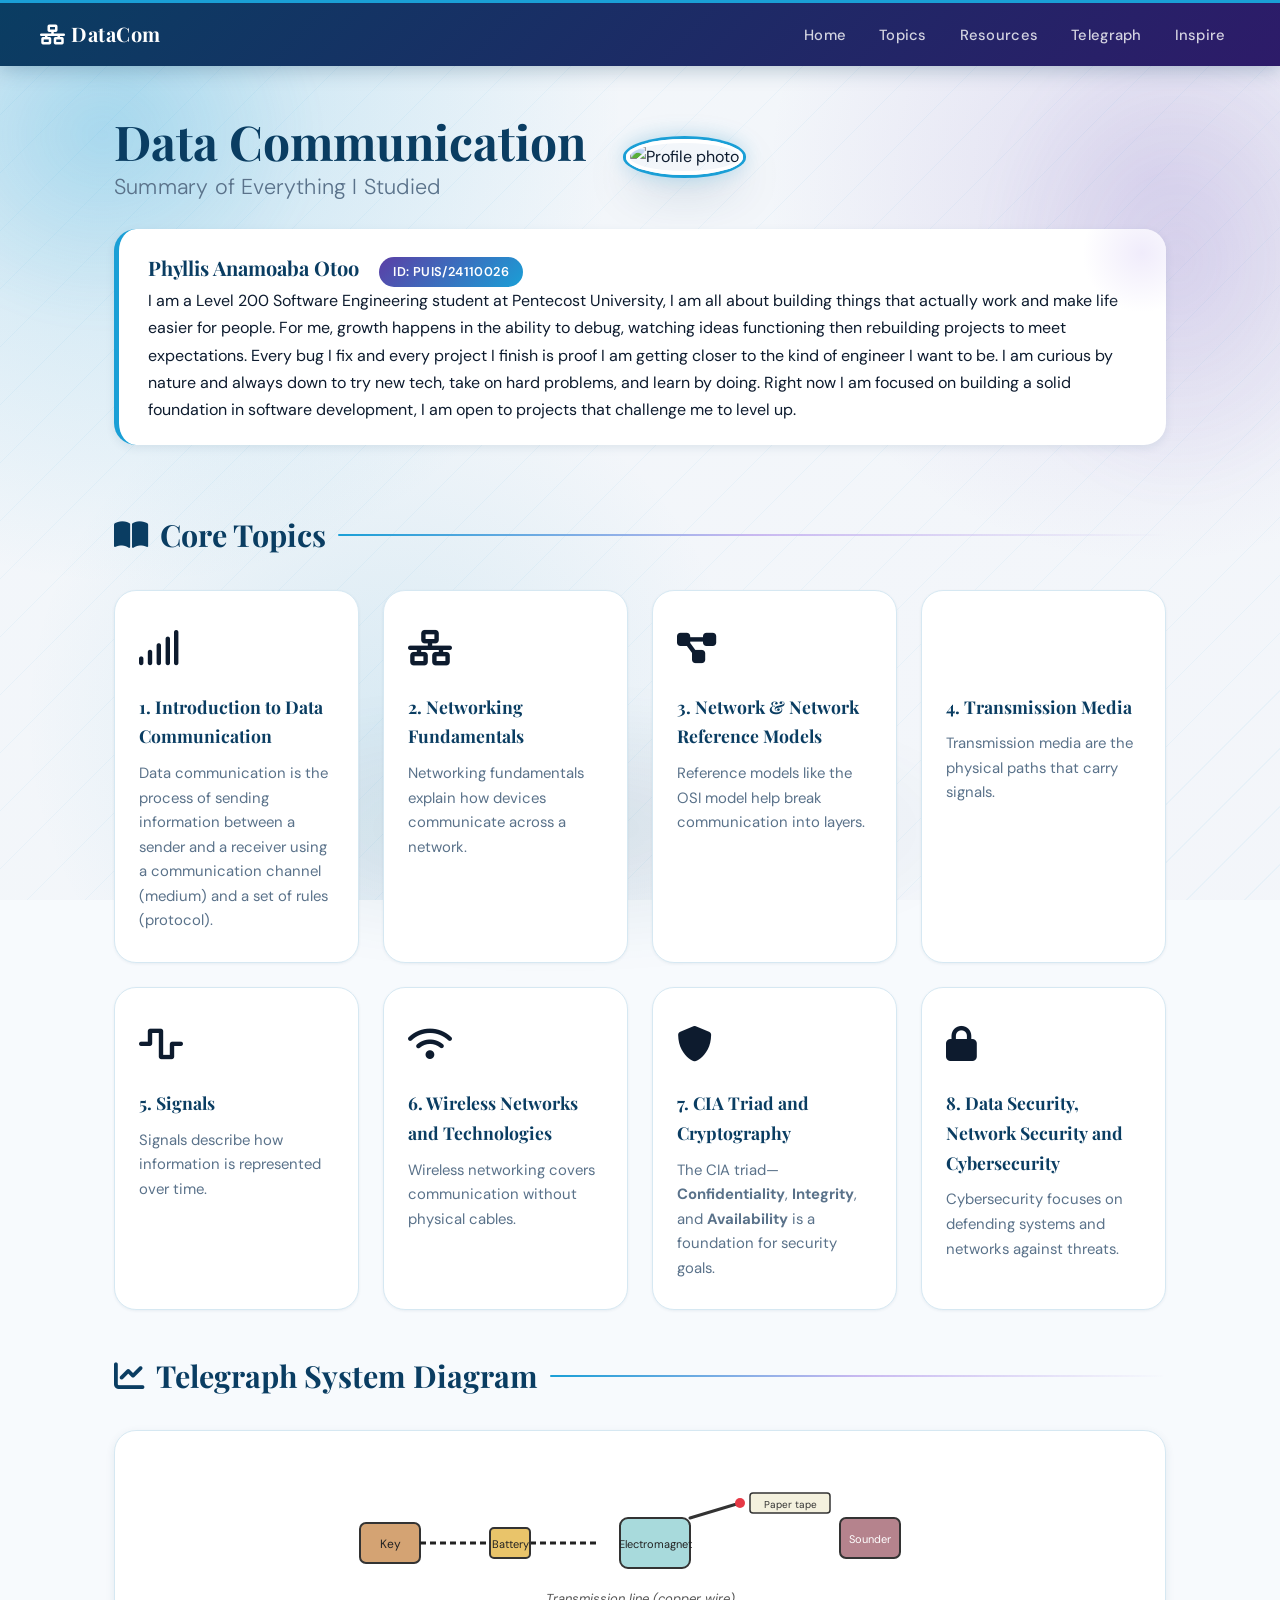
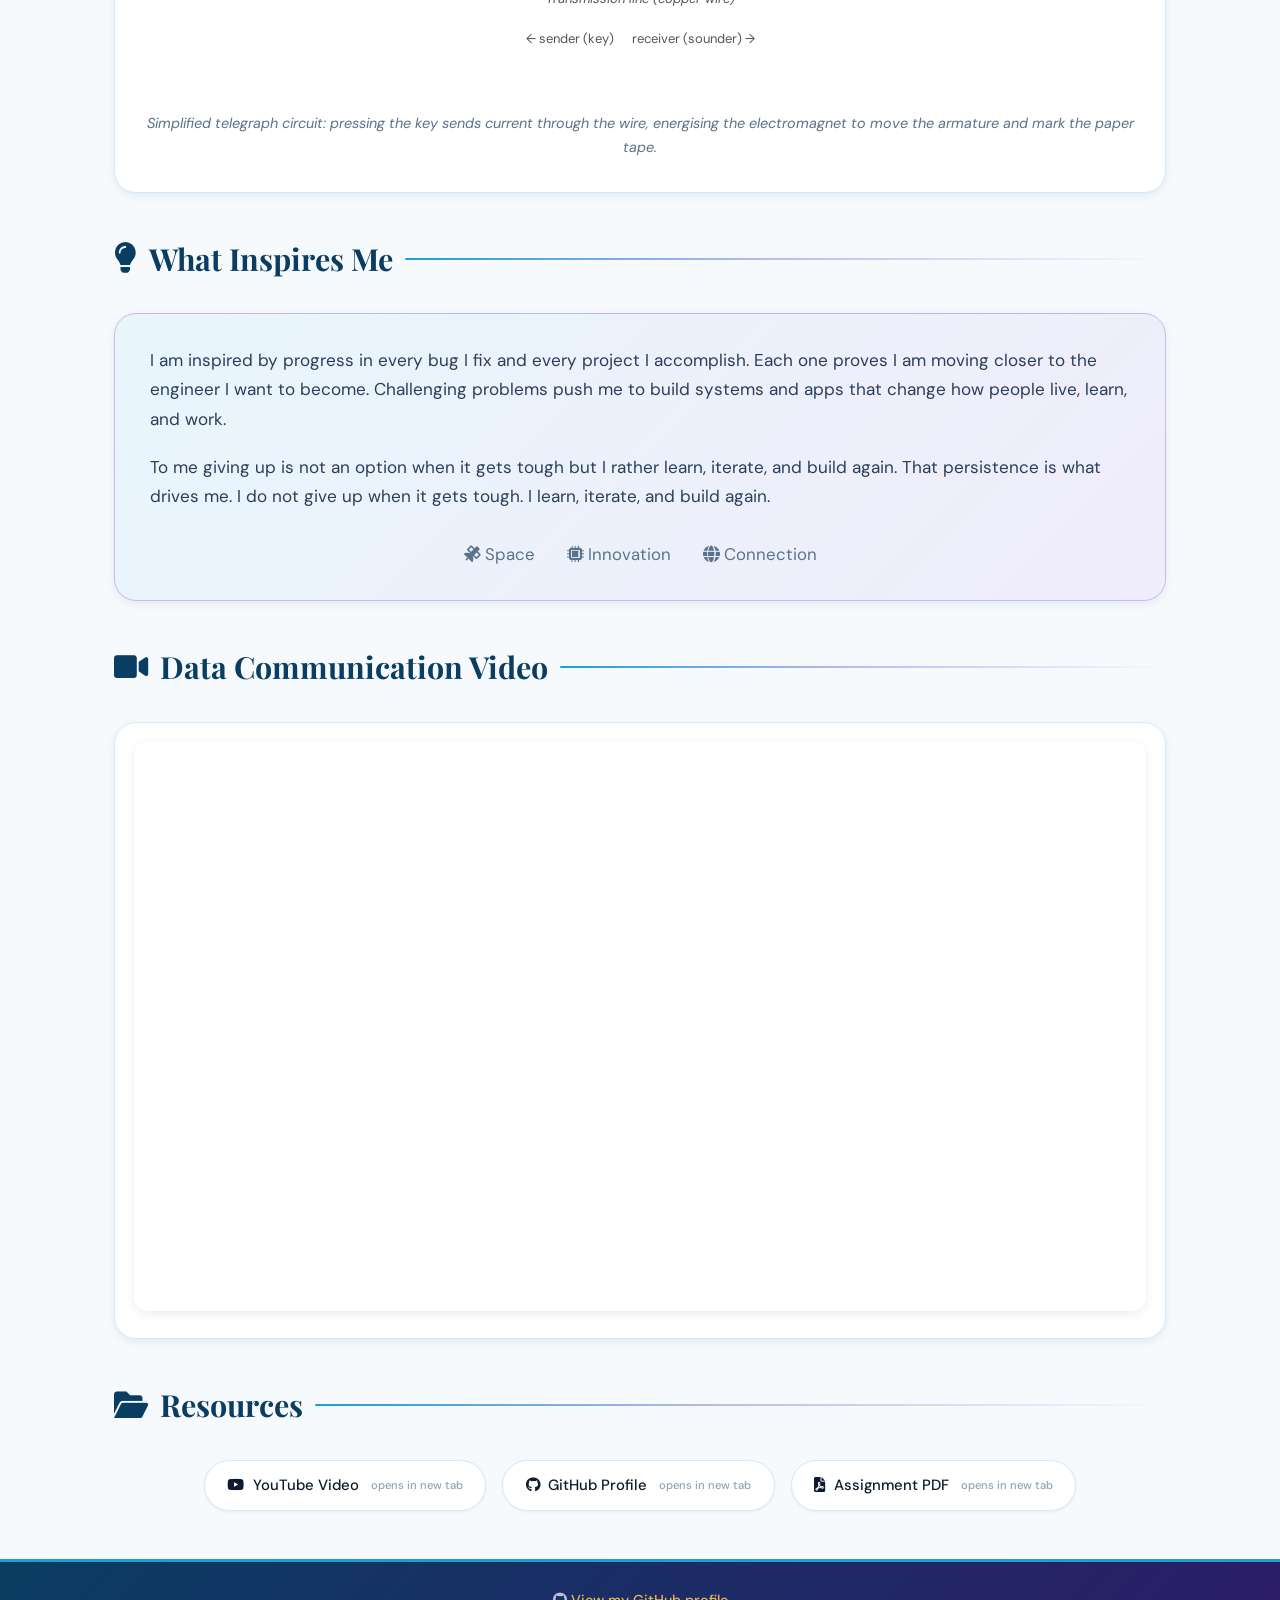
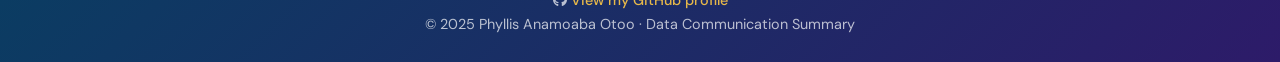
==== index.html @ 554be940 "Success" ====
<!DOCTYPE html>
<html lang="en">
<head>
    <meta charset="UTF-8" />
    <meta name="viewport" content="width=device-width, initial-scale=1.0" />
    <title>Data Communication · Summary</title>
    <link rel="stylesheet" href="style.css" />
    <link rel="stylesheet" href="https://cdnjs.cloudflare.com/ajax/libs/font-awesome/6.0.0-beta3/css/all.min.css" />
</head>
<body>
    <nav id="navbar">
        <div class="nav-container">
            <span class="logo"><i class="fas fa-network-wired"></i> DataCom</span>
            <ul class="nav-links" id="nav-links">
                <li><a href="#home">Home</a></li>
                <li><a href="#sections">Topics</a></li>
                <li><a href="#resources">Resources</a></li>
                <li><a href="#telegraph">Telegraph</a></li>
                <li><a href="#inspire">Inspire</a></li>
            </ul>
            <button class="hamburger" id="hamburger" aria-label="Menu">
                <i class="fas fa-bars"></i>
            </button>
        </div>
    </nav>

    <!-- Hero -->
    <section id="home" class="hero">
        <div class="hero-content">
            <div class="hero-text">
                <h1>Data Communication<br /><span>Summary of Everything I Studied</span></h1>
            </div>
            <div class="hero-avatar">
                <img src="images/Me.jpeg" alt="Profile photo" />
            </div>

        </div>
        <div class="hero-bio">
            <h2>Phyllis Anamoaba Otoo</h2>
            <span class="badge">ID: PUIS/24110026</span>
            <p>I am a Level 200 Software Engineering student at Pentecost University, I am all about building things that actually work and make life easier for people. 
                For me, growth happens in the ability to debug, watching ideas functioning then rebuilding projects to meet expectations. Every bug I fix and every project I finish is proof I am getting closer to the kind of engineer I want to be. I am curious by nature and always down to try new tech, take on hard problems, and learn by doing. Right now I am focused on building a solid foundation in software development, I am open to projects that challenge me to level up.</p>
        </div>
    </section>

    <!-- 5 Sections -->
    <section id="sections" class="section-wrapper">
        <h2 class="section-title"><i class="fas fa-book-open"></i> Core Topics</h2>
        <div class="cards-grid">
            <article class="card">
                <div class="card-icon"><i class="fas fa-signal"></i></div>
                <h3>1. Introduction to Data Communication</h3>
                <p>Data communication is the process of sending information between a sender and a receiver using a communication channel (medium) and a set of rules (protocol).</p>
            </article>

            <article class="card">
                <div class="card-icon"><i class="fas fa-network-wired"></i></div>
                <h3>2. Networking Fundamentals</h3>
                <p>Networking fundamentals explain how devices communicate across a network.</p>
            </article>

            <article class="card">
                <div class="card-icon"><i class="fas fa-diagram-project"></i></div>
                <h3>3. Network & Network Reference Models</h3>
                <p>Reference models like the OSI model help break communication into layers.</p>
            </article>

            <article class="card">
                <div class="card-icon"><i class="fas fa-cable-car"></i></div>
                <h3>4. Transmission Media</h3>
                <p>Transmission media are the physical paths that carry signals.</p>
            </article>

            <article class="card">
                <div class="card-icon"><i class="fas fa-wave-square"></i></div>
                <h3>5. Signals</h3>
                <p>Signals describe how information is represented over time.</p>
            </article>

            <article class="card">
                <div class="card-icon"><i class="fas fa-wifi"></i></div>
                <h3>6. Wireless Networks and Technologies</h3>
                <p>Wireless networking covers communication without physical cables.</p>
            </article>

            <article class="card">
                <div class="card-icon"><i class="fas fa-shield-alt"></i></div>
                <h3>7. CIA Triad and Cryptography</h3>
                <p>The CIA triad—<b>Confidentiality</b>, <b>Integrity</b>, and <b>Availability</b> is a foundation for security goals. </p>
            </article>

            <article class="card">
                <div class="card-icon"><i class="fas fa-lock"></i></div>
                <h3>8. Data Security, Network Security and Cybersecurity</h3>
                <p>Cybersecurity focuses on defending systems and networks against threats.</p>
            </article>

        </div>
    </section>

    <!-- Telegraph Diagram -->
    <section class="section-wrapper diagram-section">
        <h2 class="section-title"><i class="fas fa-chart-line"></i> Telegraph System Diagram</h2>
        <div class="diagram-box">
            <svg viewBox="0 0 600 220" xmlns="http://www.w3.org/2000/svg" class="telegraph-svg" id="telegraphSvg">
                <!-- Sender key (clickable) -->
                <g id="telegraphKey" class="telegraph-key" tabindex="0" role="button" aria-label="Telegraph key">
                    <rect x="20" y="60" width="60" height="40" rx="6" fill="#d4a373" stroke="#333" stroke-width="2"/>
                    <text x="50" y="85" font-size="12" text-anchor="middle" fill="#222">Key</text>
                </g>

                <!-- Transmission line -->
                <line x1="80" y1="80" x2="260" y2="80" stroke="#222" stroke-width="3" stroke-dasharray="6,4"/>

                <!-- Battery + electromagnet -->
                <rect x="150" y="65" width="40" height="30" rx="4" fill="#e9c46a" stroke="#333" stroke-width="2"/>
                <text x="170" y="85" font-size="11" text-anchor="middle" fill="#222">Battery</text>

                <rect x="280" y="55" width="70" height="50" rx="8" fill="#a8dadc" stroke="#333" stroke-width="2" id="electromagnetBox"/>
                <text x="315" y="85" font-size="11" text-anchor="middle" fill="#222">Electromagnet</text>

                <!-- Armature link -->
                <line x1="350" y1="55" x2="400" y2="40" stroke="#333" stroke-width="3" stroke-linecap="round"/>
                <circle cx="400" cy="40" r="5" fill="#e63946" id="armature"/>

                <!-- Paper tape -->
                <rect x="410" y="30" width="80" height="20" rx="3" fill="#f4f1de" stroke="#333" stroke-width="1.5"/>
                <text x="450" y="45" font-size="10" text-anchor="middle" fill="#333">Paper tape</text>
                <rect x="430" y="36" width="15" height="8" rx="2" fill="#e63946" opacity="0" id="tapeMark"/>

                <!-- Receiver (sounder) -->
                <rect x="500" y="55" width="60" height="40" rx="6" fill="#b5838d" stroke="#333" stroke-width="2" id="sounderBox"/>
                <text x="530" y="80" font-size="11" text-anchor="middle" fill="#fff">Sounder</text>

                <!-- Signal animation dot -->
                <circle cx="80" cy="80" r="4" fill="#2196c4" opacity="0" id="signalDot"/>

                <!-- Subtle labels -->
                <text x="300" y="140" font-size="13" text-anchor="middle" fill="#555" font-style="italic">Transmission line (copper wire)</text>
                <text x="300" y="180" font-size="13" text-anchor="middle" fill="#555">← sender (key) &nbsp;&nbsp;&nbsp;&nbsp; receiver (sounder) →</text>
            </svg>
            <p class="diagram-caption">Simplified telegraph circuit: pressing the key sends current through the wire, energising the electromagnet to move the armature and mark the paper tape.</p>
        </div>
    </section>

    <!-- Inspire -->
    <section id="inspire" class="section-wrapper inspire-section">
        <h2 class="section-title"><i class="fas fa-lightbulb"></i> What Inspires Me</h2>
        <div class="inspire-content">
            <p>I am inspired by progress in every bug I fix and every project I accomplish. Each one proves I am moving closer to the engineer I want to become. Challenging problems push me to build systems and apps that change how people live, learn, and work.</p>
            <p>To me giving up is not an option when it gets tough but I rather learn, iterate, and build again. That persistence is what drives me. I do not give up when it gets tough. I learn, iterate, and build again.</p>
            
            <div class="inspire-icons">
                <span><i class="fas fa-satellite"></i> Space</span>
                <span><i class="fas fa-microchip"></i> Innovation</span>
                <span><i class="fas fa-globe"></i> Connection</span>
            </div>
        </div>
    </section>

    <!-- Embedded Video (no redirect) -->
    <section id="video" class="section-wrapper diagram-section">
        <h2 class="section-title"><i class="fas fa-video"></i> Data Communication Video</h2>
        <div class="diagram-box" style="padding: 1.2rem;">
            <div class="video-wrap">
                <iframe
                    class="embedded-video"
                    src="https://www.youtube-nocookie.com/embed/mYWsllbszYQ"
                    title="Data Communication Video" 

                    frameborder="0"
                    allow="accelerometer; autoplay; clipboard-write; encrypted-media; gyroscope; picture-in-picture"
                    allowfullscreen
                ></iframe>
            </div>
        </div>
    </section>

    <!-- Resources -->
    <section id="resources" class="section-wrapper resources-section">
        <h2 class="section-title"><i class="fas fa-folder-open"></i> Resources</h2>

        <div class="resource-grid">
            <!-- YouTube link (opens in a new tab, but doesn't replace the embedded player) -->
            <a href="https://www.youtube.com/watch?v=mYWsllbszYQ" target="_blank" rel="noopener noreferrer" class="resource-card">
                <i class="fab fa-youtube"></i>
                <span>YouTube Video</span>
                <small>opens in new tab</small>
            </a>

            <a href="https://github.com/otoophyllis83-create/DataCom" target="_blank" rel="noopener noreferrer" class="resource-card">
                <i class="fab fa-github"></i>
                <span>GitHub Profile</span>
                <small>opens in new tab</small>
            </a>

            <!-- Assignment PDF -->
            <a href="Satellite%20Communication.pdf" target="_blank" rel="noopener noreferrer" class="resource-card">
                <i class="fas fa-file-pdf"></i>
                <span>Assignment PDF</span>
                <small>opens in new tab</small>
            </a>

        </div>



    </section>


    <footer>

        <div class="footer-content">
            <p><i class="fab fa-github"></i> <a href="https://github.com/otoophyllis83-create/DataCom" target="_blank" rel="noopener noreferrer">View my GitHub profile</a></p>
            <p>&copy; 2025 Phyllis Anamoaba Otoo · Data Communication Summary</p>

        </div>
    </footer>

    <script src="script.js"></script>
</body>
</html>
---- style.css ----
@import url('https://fonts.googleapis.com/css2?family=Playfair+Display:wght@400;600;700&family=DM+Sans:wght@300;400;500;600&display=swap');

/* ============================================================
   DESIGN TOKENS — Sea Blue · White · Deep Purple
   ============================================================ */
:root {
    /* Core palette */
    --blue-deep:    #0a3d62;
    --blue-mid:     #1a6fa8;
    /* Sea blue (profile glow + accents) */
    --blue-sea:     #1a9fd6;
    --blue-light:   #bce4f5;
    --blue-mist:    #e8f6fc;


    --purple-deep:  #2d1b69;
    --purple-mid:   #5b3fa6;
    --purple-vivid: #7c5cbf;
    --purple-soft:  #c8b8f0;
    --purple-mist:  #f0ecfb;

    --white:        #ffffff;
    --off-white:    #f7fafd;
    --surface:      #ffffff;

    --ink-dark:     #0d1b2e;
    --ink-mid:      #2c3e58;
    --ink-soft:     #5a728a;
    --ink-muted:    #8fa4b8;
    --border:       #d6e8f2;

    /* Accent / highlight */
    --accent:       #2196c4;
    --accent-gold:  #e6b84a;

    /* Typography */
    --font-display: 'Playfair Display', Georgia, serif;
    --font-body:    'DM Sans', sans-serif;

    /* Spacing */
    --radius-sm:    8px;
    --radius-md:    14px;
    --radius-lg:    22px;
    --radius-pill:  999px;

    /* Shadows */
    --shadow-xs:    0 1px 3px rgba(10,61,98,.07);
    --shadow-sm:    0 3px 10px rgba(10,61,98,.09);
    --shadow-md:    0 8px 24px rgba(10,61,98,.12);
    --shadow-lg:    0 18px 48px rgba(10,61,98,.15);

    /* Transitions */
    --ease:         cubic-bezier(.25,.8,.25,1);
    --t-fast:       160ms;
    --t-base:       260ms;
    --t-slow:       420ms;
}

/* ============================================================
   RESET & BASE
   ============================================================ */
*, *::before, *::after {
    margin: 0;
    padding: 0;
    box-sizing: border-box;
}

html {
    scroll-behavior: smooth;
    -webkit-font-smoothing: antialiased;
    -moz-osx-font-smoothing: grayscale;
}

body {
    font-family: var(--font-body);
    background: var(--off-white);
    color: var(--ink-dark);
    line-height: 1.7;
    font-size: 1rem;
    min-height: 100vh;

    /* Professional sea-blue animated background */
    background-image:
        radial-gradient(900px circle at 10% 10%, rgba(26,159,214,.22) 0%, transparent 55%),
        radial-gradient(700px circle at 90% 20%, rgba(124,92,191,.16) 0%, transparent 55%),
        radial-gradient(600px circle at 30% 80%, rgba(33,150,196,.12) 0%, transparent 60%),
        linear-gradient(135deg, rgba(10,61,98,.02) 0%, rgba(45,27,105,.02) 100%),
        repeating-linear-gradient(
            135deg,
            transparent,
            transparent 40px,
            rgba(26,159,214,.05) 40px,
            rgba(26,159,214,.05) 41px
        );
    background-size: auto, auto, auto, auto, auto;
    background-attachment: fixed;

    position: relative;
    overflow-x: hidden;
}

/* Animated glow layer */
@keyframes bgFloat {
    0% { transform: translate3d(0, 0, 0) scale(1); opacity: 0.95; }
    50% { transform: translate3d(0, -14px, 0) scale(1.02); opacity: 1; }
    100% { transform: translate3d(0, 0, 0) scale(1); opacity: 0.95; }
}

body::before {
    content: '';
    position: fixed;
    inset: -20vh -20vw;
    pointer-events: none;
    background:
        radial-gradient(closest-side at 20% 25%, rgba(26,159,214,.18), transparent 60%),
        radial-gradient(closest-side at 80% 35%, rgba(124,92,191,.13), transparent 55%),
        radial-gradient(closest-side at 45% 80%, rgba(10,61,98,.10), transparent 55%);
    filter: blur(12px);
    animation: bgFloat 9s var(--ease) infinite;
    z-index: -1;
}


/* ============================================================
   NAVIGATION
   ============================================================ */
nav {
    background: linear-gradient(135deg, var(--blue-deep) 0%, var(--purple-deep) 100%);
    padding: 0 1.5rem;
    position: sticky;
    top: 0;
    z-index: 1000;
    box-shadow: 0 2px 20px rgba(10,61,98,.3);

    /* Thin accent stripe at top */
    border-top: 3px solid var(--blue-sea);
}

.nav-container {
    max-width: 1200px;
    margin: auto;
    display: flex;
    align-items: center;
    justify-content: space-between;
    padding: 0.9rem 0;
}

.logo {
    font-family: var(--font-display);
    color: var(--white);
    font-weight: 700;
    font-size: 1.25rem;
    letter-spacing: 0.5px;
    position: relative;
}

.logo::after {
    content: '';
    position: absolute;
    bottom: -3px;
    left: 0;
    width: 100%;
    height: 2px;
    background: var(--accent-gold);
    border-radius: var(--radius-pill);
    transform: scaleX(0);
    transform-origin: left;
    transition: transform var(--t-base) var(--ease);
}

.logo:hover::after {
    transform: scaleX(1);
}

.nav-links {
    list-style: none;
    display: flex;
    gap: 0.25rem;
}

.nav-links a {
    color: rgba(255,255,255,.8);
    text-decoration: none;
    font-weight: 500;
    font-size: 0.92rem;
    letter-spacing: 0.3px;
    padding: 0.45rem 0.9rem;
    border-radius: var(--radius-pill);
    transition:
        color var(--t-fast) var(--ease),
        background var(--t-fast) var(--ease);
}

.nav-links a:hover {
    color: var(--white);
    background: rgba(255,255,255,.12);
}

.nav-links a:focus-visible {
    outline: 2px solid var(--accent-gold);
    outline-offset: 2px;
}

.hamburger {
    display: none;
    background: rgba(255,255,255,.1);
    border: 1px solid rgba(255,255,255,.2);
    color: var(--white);
    font-size: 1.3rem;
    cursor: pointer;
    border-radius: var(--radius-sm);
    padding: 0.35rem 0.6rem;
    transition: background var(--t-fast) var(--ease);
}

.hamburger:hover {
    background: rgba(255,255,255,.2);
}

/* ============================================================
   HERO
   ============================================================ */
.hero {
    max-width: 1100px;
    margin: auto;
    padding: 3rem 1.5rem 1.5rem;
}

.hero-content {
    display: flex;
    align-items: center;
    gap: 2.5rem;
    flex-wrap: wrap;
}

.hero-text h1 {
    font-family: var(--font-display);
    font-size: clamp(2rem, 5vw, 3rem);
    font-weight: 700;
    color: var(--blue-deep);
    line-height: 1.15;
}

.hero-text h1 span {
    font-family: var(--font-body);
    font-weight: 300;
    color: var(--ink-soft);
    display: block;
    font-size: clamp(1rem, 2.5vw, 1.35rem);
    margin-top: 0.4rem;
    letter-spacing: 0.2px;
}

.hero-avatar img {
    width: 155px;
    height: 155px;
    border-radius: 50%;
    object-fit: cover;
    border: 4px solid var(--white);
    box-shadow:
        0 0 0 3px var(--blue-sea),
        0 0 22px rgba(26,159,214,.35),
        var(--shadow-lg);
    transition: transform var(--t-base) var(--ease), box-shadow var(--t-base) var(--ease);
}

.hero-avatar img:hover {
    transform: scale(1.04);
    box-shadow:
        0 0 0 4px var(--blue-light),
        0 0 30px rgba(26,159,214,.45),
        var(--shadow-lg);
}


.hero-bio {
    margin-top: 1.8rem;
    background: var(--surface);
    padding: 1.4rem 1.8rem;
    border-radius: var(--radius-lg);
    box-shadow: var(--shadow-sm);
    border-left: 5px solid var(--blue-sea);
    position: relative;
    overflow: hidden;
}

.hero-bio::before {
    content: '';
    position: absolute;
    top: 0; right: 0;
    width: 120px; height: 120px;
    background: radial-gradient(circle, var(--purple-mist) 0%, transparent 70%);
    border-radius: 50%;
    transform: translate(30%, -30%);
}

.hero-bio h2 {
    font-family: var(--font-display);
    display: inline;
    margin-right: 1rem;
    color: var(--blue-deep);
    font-size: 1.25rem;
}

/* ============================================================
   BADGE
   ============================================================ */
.badge {
    background: linear-gradient(135deg, var(--purple-mid), var(--blue-sea));
    color: var(--white);
    padding: 0.25rem 0.9rem;
    border-radius: var(--radius-pill);
    font-size: 0.8rem;
    font-weight: 600;
    letter-spacing: 0.4px;
    display: inline-block;
}

/* ============================================================
   SECTION WRAPPERS & TITLES
   ============================================================ */
.section-wrapper {
    max-width: 1100px;
    margin: 2.5rem auto;
    padding: 0 1.5rem;
}

.section-title {
    font-family: var(--font-display);
    font-size: clamp(1.4rem, 3vw, 1.9rem);
    font-weight: 700;
    margin-bottom: 1.8rem;
    color: var(--blue-deep);
    display: flex;
    align-items: center;
    gap: 0.75rem;
}

.section-title::after {
    content: '';
    flex: 1;
    height: 2px;
    background: linear-gradient(90deg, var(--blue-sea), var(--purple-soft), transparent);
    border-radius: var(--radius-pill);
}

/* ============================================================
   CARDS GRID
   ============================================================ */
.cards-grid {
    display: grid;
    grid-template-columns: repeat(auto-fit, minmax(240px, 1fr));
    gap: 1.5rem;
}

.card {
    background: var(--surface);
    border-radius: var(--radius-lg);
    padding: 1.8rem 1.5rem;
    box-shadow: var(--shadow-xs);
    border: 1px solid var(--border);
    transition:
        transform var(--t-base) var(--ease),
        box-shadow var(--t-base) var(--ease),
        border-color var(--t-base) var(--ease);
    position: relative;
    overflow: hidden;
}

.card::before {
    content: '';
    position: absolute;
    top: 0; left: 0; right: 0;
    height: 4px;
    background: linear-gradient(90deg, var(--blue-sea), var(--purple-vivid));
    opacity: 0;
    transition: opacity var(--t-base) var(--ease);
}

.card:hover {
    transform: translateY(-6px);
    box-shadow: var(--shadow-md);
    border-color: var(--blue-light);
}

.card:hover::before {
    opacity: 1;
}

.card-icon {
    font-size: 2.2rem;
    margin-bottom: 0.75rem;
    display: block;
    /* Soft blue tint on icons via filter */
    filter: hue-rotate(0deg);
}

.card h3 {
    font-family: var(--font-display);
    margin-bottom: 0.6rem;
    color: var(--blue-deep);
    font-size: 1.1rem;
}

.card p {
    color: var(--ink-soft);
    font-size: 0.93rem;
    line-height: 1.65;
}

/* ============================================================
   DIAGRAM BOX
   ============================================================ */
.diagram-box {
    background: var(--surface);
    padding: 2rem 1.5rem;
    border-radius: var(--radius-lg);
    box-shadow: var(--shadow-sm);
    text-align: center;
    border: 1px solid var(--border);
}

/* ============================================================
   EMBEDDED VIDEO
   ============================================================ */
.video-wrap {
    width: 100%;
}

.embedded-video {
    width: 100%;
    aspect-ratio: 16 / 9;
    border: 0;
    border-radius: var(--radius-md);
    box-shadow: var(--shadow-sm);
}

.telegraph-svg {
    width: 100%;
    max-width: 600px;
    height: auto;
}

/* ============================================================
   TELEGRAPH (interactive diagram)
   ============================================================ */
.telegraph-key { 
    cursor: pointer;
    transition: filter 160ms var(--ease), transform 160ms var(--ease);
    transform-origin: center;
}
.telegraph-key:hover { 
    filter: drop-shadow(0 6px 14px rgba(33,150,196,.35));
    transform: translateY(-2px);
}

/* Animation state is controlled by JS (adds .active to #telegraphSvg) */
#telegraphSvg.active #signalDot {
    opacity: 1;
    animation: signalPulse 900ms ease-in-out infinite;
}

#telegraphSvg.active #electromagnetBox {
    animation: electromagnetOn 900ms ease-in-out infinite;
}

#telegraphSvg.active #sounderBox {
    animation: sounderOn 900ms ease-in-out infinite;
}

#telegraphSvg.active #tapeMark {
    opacity: 1;
    animation: tapeMarkOn 900ms ease-in-out infinite;
}

@keyframes signalPulse {
    0% { transform: translateX(0px) scale(1); opacity: 0; }
    10% { opacity: 1; }
    55% { transform: translateX(180px) scale(1.15); opacity: 1; }
    75% { transform: translateX(190px) scale(0.95); opacity: 0; }
    100% { transform: translateX(190px) scale(0.95); opacity: 0; }
}

@keyframes electromagnetOn {
    0%, 45% { fill: #a8dadc; filter: none; }
    55%, 70% { fill: #7dd3c7; filter: drop-shadow(0 10px 18px rgba(26,159,214,.35)); }
    100% { fill: #a8dadc; filter: none; }
}

@keyframes sounderOn {
    0%, 45% { fill: #b5838d; filter: none; }
    55%, 70% { fill: #e6b84a; filter: drop-shadow(0 10px 18px rgba(230,57,70,.25)); }
    100% { fill: #b5838d; filter: none; }
}

@keyframes tapeMarkOn {
    0%, 45% { transform: translateX(0px); opacity: 0; }
    55% { opacity: 1; transform: translateX(0px); }
    75% { opacity: 0.95; transform: translateX(12px); }
    100% { opacity: 0; transform: translateX(18px); }
}


.diagram-caption {
    margin-top: 1.2rem;
    font-style: italic;
    color: var(--ink-soft);
    font-size: 0.9rem;
}

/* ============================================================
   INSPIRE / QUOTE BLOCK
   ============================================================ */
.inspire-content {
    background: linear-gradient(135deg, var(--blue-mist) 0%, var(--purple-mist) 100%);
    padding: 2rem 2.2rem;
    border-radius: var(--radius-lg);
    box-shadow: var(--shadow-sm);
    border: 1px solid var(--purple-soft);
}

.inspire-content p {
    font-size: 1.07rem;
    margin-bottom: 1.2rem;
    color: var(--ink-mid);
}

blockquote {
    border-left: 5px solid var(--purple-vivid);
    padding: 0.8rem 1.4rem;
    margin: 1.4rem 0;
    color: var(--purple-deep);
    font-style: italic;
    font-family: var(--font-display);
    font-size: 1.05rem;
    background: rgba(255,255,255,.55);
    border-radius: 0 var(--radius-sm) var(--radius-sm) 0;
    backdrop-filter: blur(4px);
}

.inspire-icons {
    display: flex;
    gap: 2rem;
    justify-content: center;
    margin-top: 1.8rem;
    font-size: 1.05rem;
    color: var(--ink-soft);
}

/* ============================================================
   RESOURCE CARDS (pill style)
   ============================================================ */
.resource-grid {
    display: flex;
    gap: 1rem;
    flex-wrap: wrap;
    justify-content: center;
}

.resource-card {
    background: var(--surface);
    padding: 0.75rem 1.4rem;
    border-radius: var(--radius-pill);
    box-shadow: var(--shadow-xs);
    text-decoration: none;
    color: var(--ink-dark);
    display: inline-flex;
    align-items: center;
    gap: 0.55rem;
    border: 1px solid var(--border);
    font-size: 0.93rem;
    font-weight: 500;
    transition:
        background var(--t-fast) var(--ease),
        box-shadow var(--t-fast) var(--ease),
        border-color var(--t-fast) var(--ease),
        color var(--t-fast) var(--ease);
}

.resource-card:hover {
    background: linear-gradient(135deg, var(--blue-deep), var(--purple-mid));
    color: var(--white);
    border-color: transparent;
    box-shadow: var(--shadow-md);
}

.resource-card:hover small {
    color: rgba(255,255,255,.65);
}

.resource-card small {
    font-size: 0.7rem;
    color: var(--ink-muted);
    margin-left: 0.2rem;
    transition: color var(--t-fast) var(--ease);
}

.resource-note {
    text-align: center;
    margin-top: 1.3rem;
    color: var(--ink-muted);
    font-size: 0.88rem;
}

/* ============================================================
   RESOURCES LAYOUT (two-column)
   ============================================================ */
.resources-layout {
    display: grid;
    grid-template-columns: 1.2fr 0.8fr;
    gap: 1.5rem;
    align-items: start;
}

.resource-button {
    border: 0;
    cursor: pointer;
    font-family: var(--font-body);
}

.resource-details {
    background: var(--surface);
    border-radius: var(--radius-lg);
    box-shadow: var(--shadow-sm);
    padding: 1.5rem;
    border: 1px solid var(--border);
    border-top: 4px solid var(--purple-vivid);
}

.resource-details-title {
    font-family: var(--font-display);
    color: var(--purple-deep);
    margin-bottom: 0.9rem;
    font-size: 1.1rem;
}

.resource-details-body {
    color: var(--ink-mid);
    font-size: 0.94rem;
    line-height: 1.7;
}

.resource-details-body ul {
    padding-left: 1.3rem;
}

.resource-details-body li {
    margin-bottom: 0.4rem;
}

/* ============================================================
   FOOTER
   ============================================================ */
footer {
    background: linear-gradient(135deg, var(--blue-deep) 0%, var(--purple-deep) 100%);
    color: rgba(255,255,255,.7);
    text-align: center;
    padding: 1.6rem 1rem;
    margin-top: 3rem;
    font-size: 0.9rem;
    border-top: 3px solid var(--blue-sea);
}

footer a {
    color: var(--accent-gold);
    text-decoration: none;
    font-weight: 500;
    transition: opacity var(--t-fast) var(--ease);
}

footer a:hover {
    opacity: 0.8;
    text-decoration: underline;
}

/* ============================================================
   UTILITY — focus visible (accessibility)
   ============================================================ */
:focus-visible {
    outline: 2px solid var(--blue-sea);
    outline-offset: 3px;
    border-radius: 3px;
}

/* ============================================================
   RESPONSIVE
   ============================================================ */
@media (max-width: 900px) {
    .resources-layout {
        grid-template-columns: 1fr;
    }
}

@media (max-width: 650px) {
    .nav-links {
        display: none;
        flex-direction: column;
        background: linear-gradient(180deg, var(--blue-deep), var(--purple-deep));
        position: absolute;
        top: 60px;
        right: 0;
        width: 210px;
        padding: 1rem;
        border-radius: 0 0 var(--radius-md) var(--radius-md);
        box-shadow: var(--shadow-md);
    }

    .nav-links.show {
        display: flex;
    }

    .hamburger {
        display: block;
    }

    .hero-content {
        flex-direction: column;
        text-align: center;
    }

    .hero-bio {
        text-align: left;
    }

    .inspire-icons {
        flex-wrap: wrap;
        gap: 1rem;
    }
}
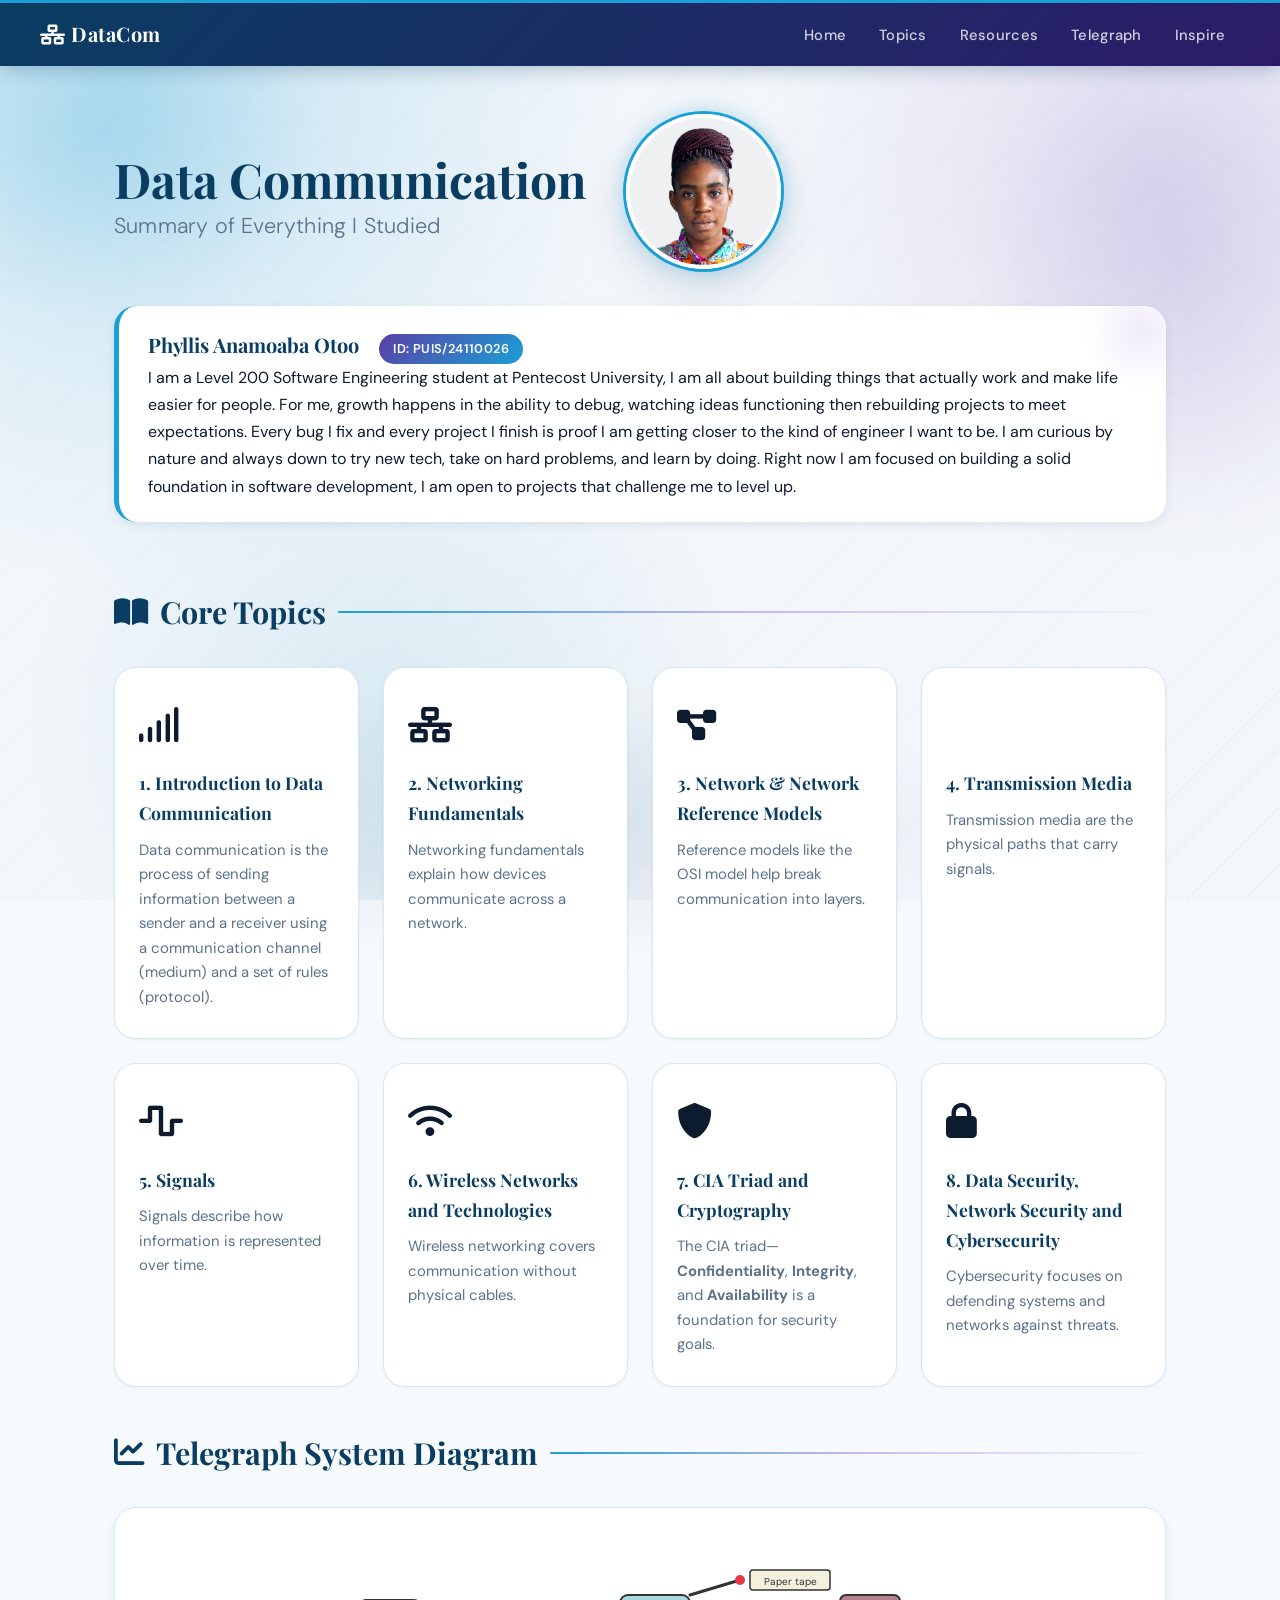
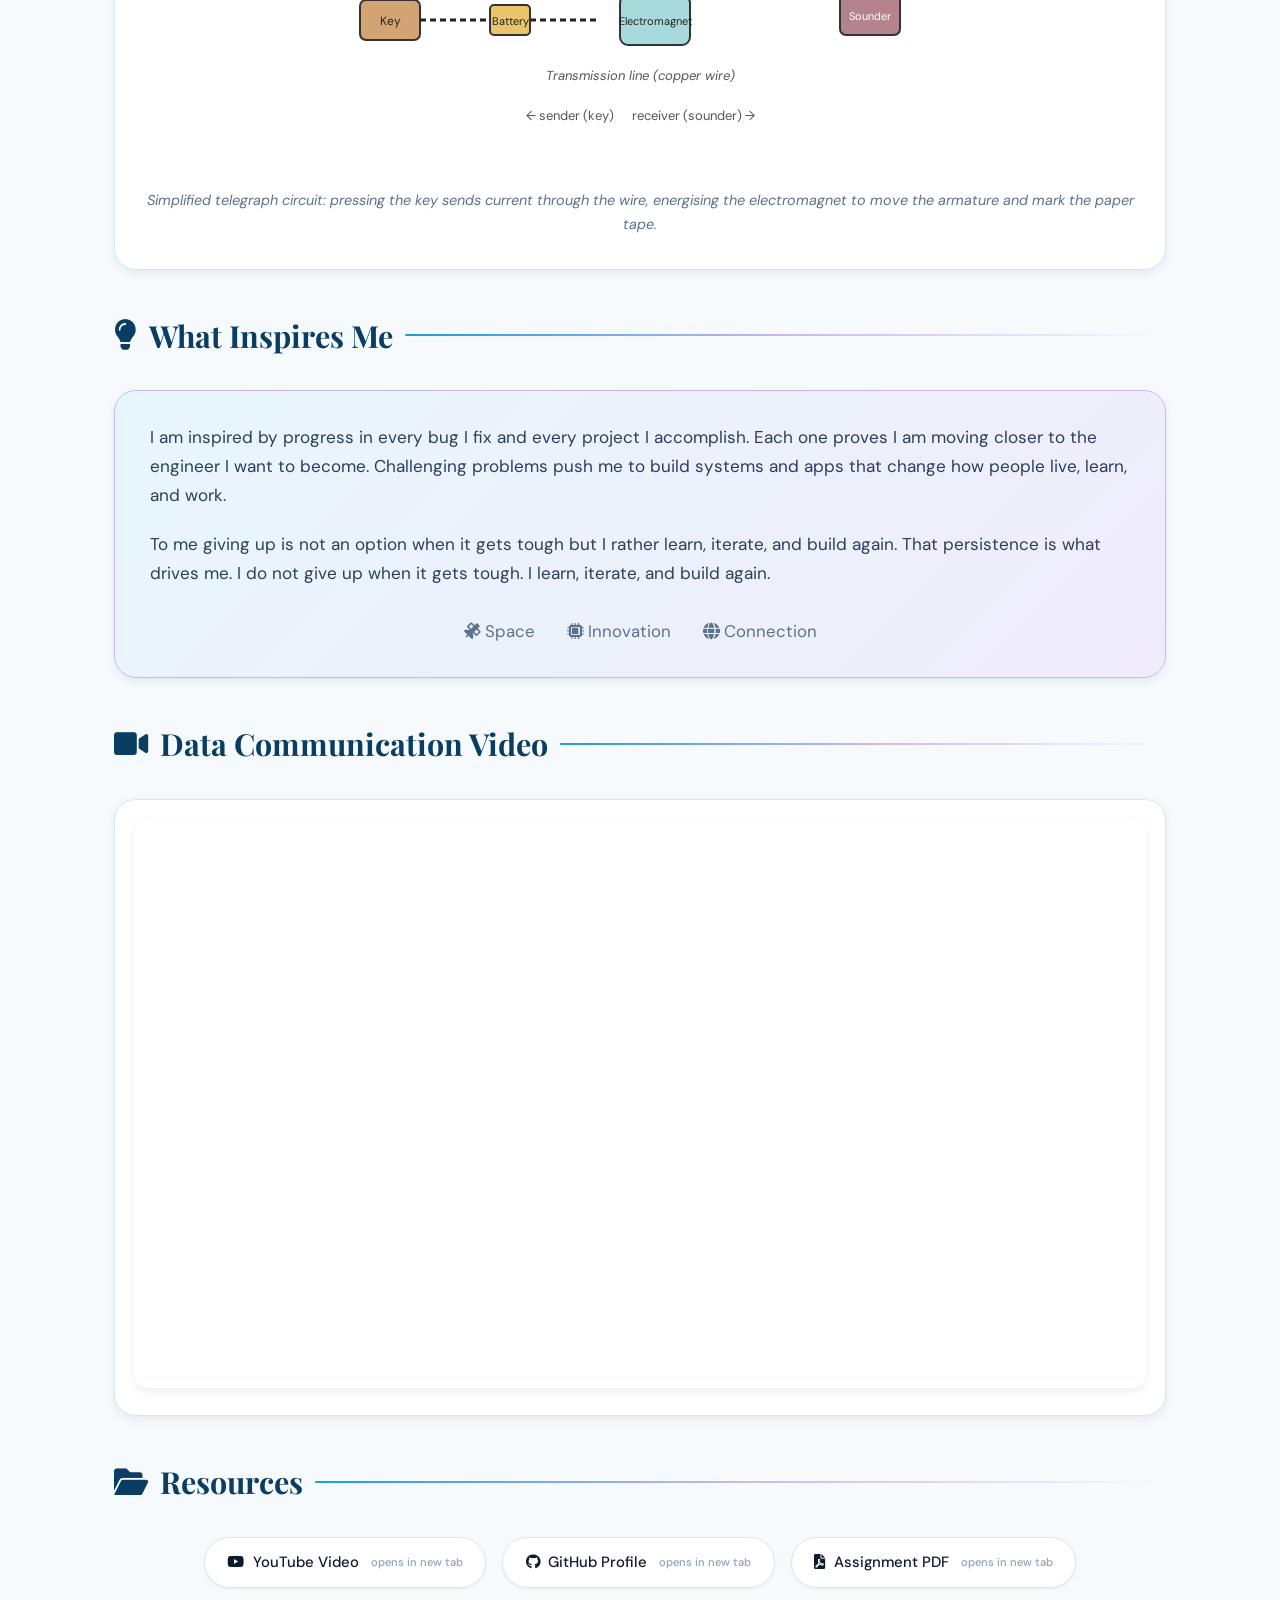
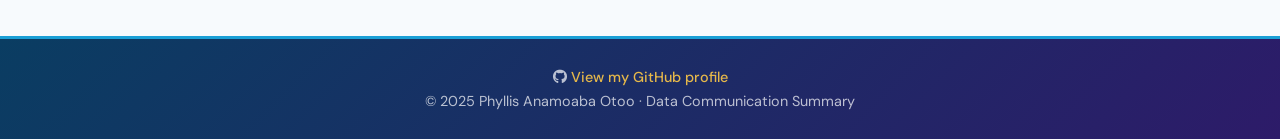
==== commit 88175dd6: "Fix HTML formatting and structure" ====
--- a/index.html
+++ b/index.html
@@ -31,7 +31,7 @@
                 <h1>Data Communication<br /><span>Summary of Everything I Studied</span></h1>
             </div>
             <div class="hero-avatar">
-                <img src="images/Me.jpeg" alt="Profile photo" />
+                <img src="Images/Me.jpg" alt="Profile photo" />
             </div>
 
         </div>
@@ -219,4 +219,4 @@
 
     <script src="script.js"></script>
 </body>
-</html>+</html>
